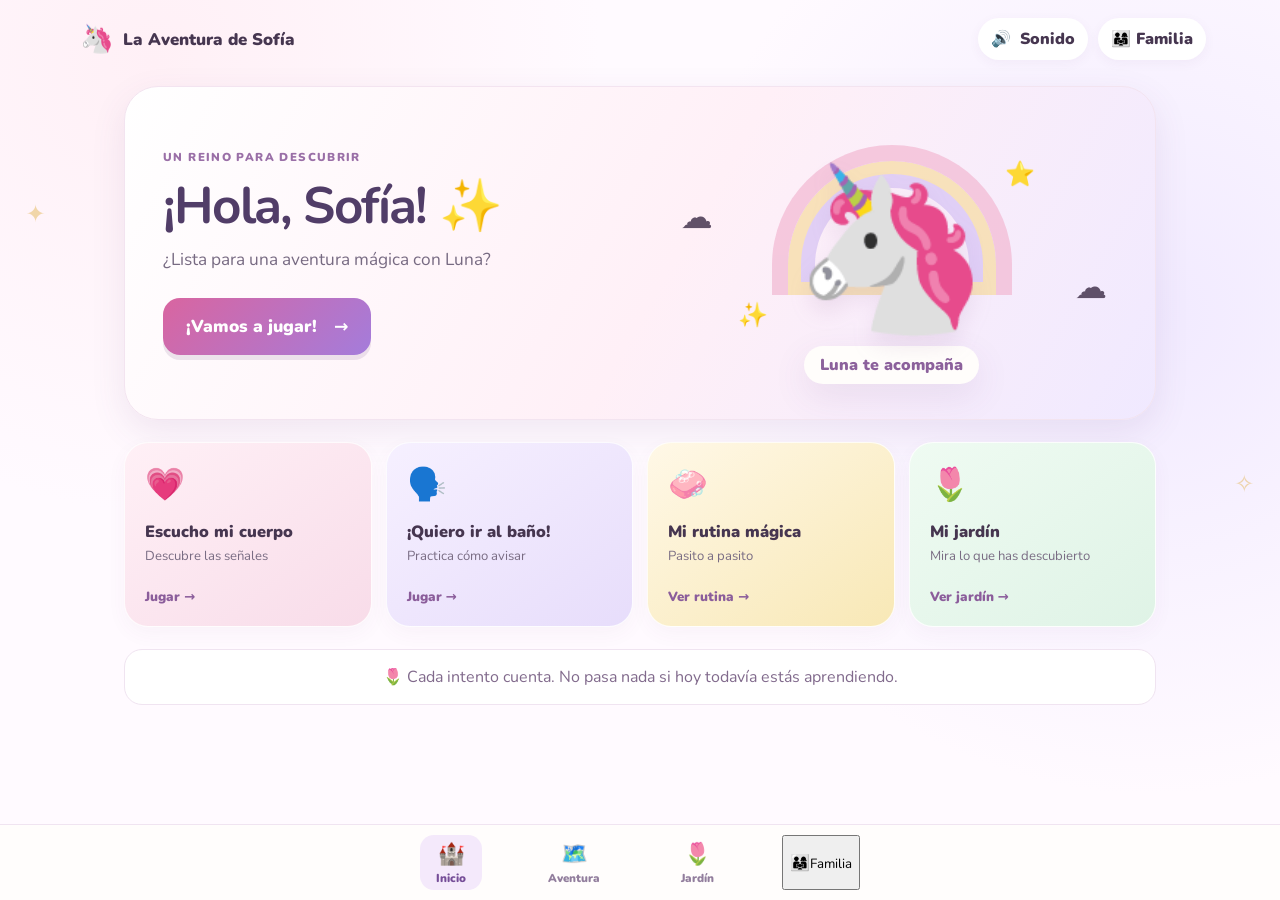
==== index.html @ f703939c "añadir aplicación La Aventura De Sofía comleta" ====
<!doctype html>
<html lang="es-MX">
<head>
  <meta charset="utf-8">
  <meta name="viewport" content="width=device-width, initial-scale=1, viewport-fit=cover">
  <meta name="theme-color" content="#f7e7f4">
  <meta name="description" content="Una aventura amable para practicar la rutina del baño jugando.">
  <link rel="manifest" href="manifest.webmanifest">
  <link rel="icon" href="icon.svg" type="image/svg+xml">
  <link rel="stylesheet" href="styles.css">
  <title>La Aventura de Sofía</title>
</head>
<body>
  <div class="sparkle sparkle-a">✦</div><div class="sparkle sparkle-b">✧</div>
  <header class="topbar">
    <button class="brand" data-view="home" aria-label="Ir al inicio"><span class="brand-mark">🦄</span><span>La Aventura de Sofía</span></button>
    <div class="top-actions">
      <button class="sound-toggle" id="soundToggle" aria-pressed="true" title="Activar o silenciar sonidos">🔊 <span>Sonido</span></button>
      <button class="adult-link" data-view="adult">👨‍👩‍👧 Familia</button>
    </div>
  </header>

  <main id="app" class="app-shell" aria-live="polite">
    <section class="view active" id="view-home">
      <div class="hero">
        <div class="hero-copy">
          <span class="eyebrow">UN REINO PARA DESCUBRIR</span>
          <h1>¡Hola, Sofía! <span>✨</span></h1>
          <p>¿Lista para una aventura mágica con Luna?</p>
          <button class="primary big" data-view="adventure">¡Vamos a jugar! <span>→</span></button>
        </div>
        <div class="unicorn-scene" aria-label="Luna, el unicornio mágico">
          <div class="rainbow"></div><div class="cloud cloud-one">☁️</div><div class="cloud cloud-two">☁️</div>
          <div class="unicorn">🦄</div><div class="scene-star star-one">⭐</div><div class="scene-star star-two">✨</div>
          <div class="scene-caption">Luna te acompaña</div>
        </div>
      </div>
      <div class="home-grid">
        <button class="feature-card card-pink" data-view="signals"><span class="feature-icon">💗</span><span class="feature-title">Escucho mi cuerpo</span><span class="feature-sub">Descubre las señales</span><span class="card-arrow">Jugar →</span></button>
        <button class="feature-card card-lilac" data-view="practice"><span class="feature-icon">🗣️</span><span class="feature-title">¡Quiero ir al baño!</span><span class="feature-sub">Practica cómo avisar</span><span class="card-arrow">Jugar →</span></button>
        <button class="feature-card card-gold" data-view="routine"><span class="feature-icon">🧼</span><span class="feature-title">Mi rutina mágica</span><span class="feature-sub">Pasito a pasito</span><span class="card-arrow">Ver rutina →</span></button>
        <button class="feature-card card-mint" data-view="garden"><span class="feature-icon">🌷</span><span class="feature-title">Mi jardín</span><span class="feature-sub">Mira lo que has descubierto</span><span class="card-arrow">Ver jardín →</span></button>
      </div>
      <p class="gentle-note">🌷 Cada intento cuenta. No pasa nada si hoy todavía estás aprendiendo.</p>
    </section>

    <section class="view" id="view-adventure">
      <button class="back-link" data-view="home">← Volver al reino</button>
      <div class="section-heading"><span class="eyebrow">ELIGE UNA AVENTURA</span><h1>¿Qué exploramos hoy?</h1><p>Podemos practicar juntos. Tú marcas el ritmo. 💜</p></div>
      <div class="adventure-grid">
        <button class="adventure-tile card-pink" data-view="signals"><span>🦋</span><b>Las señales del cuerpo</b><small>Escucha y descubre</small></button>
        <button class="adventure-tile card-lilac" data-view="practice"><span>🗣️</span><b>Aprendo a avisar</b><small>¡Practiquemos la frase!</small></button>
        <button class="adventure-tile card-gold" data-view="routine"><span>🧚</span><b>Los pasos mágicos</b><small>Una rutina sencilla</small></button>
        <button class="adventure-tile card-mint" data-view="song"><span>🎵</span><b>La canción de Luna</b><small>Cantemos juntos</small></button>
      </div>
    </section>

    <section class="view" id="view-signals">
      <button class="back-link" data-view="adventure">← Volver a aventuras</button>
      <div class="game-panel">
        <div class="game-mascot">🦄</div><span class="eyebrow">JUEGO 1 · ESCUCHO MI CUERPO</span>
        <h1>¿Qué nos dice el cuerpo?</h1>
        <p class="lead">A veces el cuerpo nos avisa cuando queremos hacer pipí o popó. Podemos parar un momento y escuchar.</p>
        <div class="choice-grid">
          <button class="choice-card" data-feedback="curious"><span>🤔</span><b>Quiero escuchar</b><small>¿Siento ganas de ir?</small></button>
          <button class="choice-card" data-feedback="adult"><span>🙋‍♀️</span><b>Quiero ayuda</b><small>Puedo avisar a alguien grande</small></button>
        </div>
        <div class="feedback hidden" id="signalFeedback"></div>
        <button class="primary" id="signalComplete">¡Lo practiqué! 🌟</button>
      </div>
    </section>

    <section class="view" id="view-practice">
      <button class="back-link" data-view="adventure">← Volver a aventuras</button>
      <div class="game-panel">
        <div class="game-mascot">🦄</div><span class="eyebrow">JUEGO 2 · PRACTICO CÓMO AVISAR</span>
        <h1>¡Vamos a decirlo juntos!</h1>
        <p class="lead">Luna está jugando y nota que quizá necesita ir al baño. ¿Qué puede decir?</p>
        <div class="speech-scene"><span class="speech-animal">🐰</span><span class="speech-bubble">¿Me ayudas a avisar?</span></div>
        <div class="phrase-options">
          <button class="phrase-button" data-correct="true">🗣️ «Quiero ir al baño»</button>
          <button class="phrase-button" data-correct="false">🎠 «Sigo jugando y no aviso»</button>
          <button class="phrase-button" data-correct="true">🙋 «¿Me ayudas, por favor?»</button>
        </div>
        <div class="feedback hidden" id="practiceFeedback"></div>
        <button class="primary" id="practiceComplete">¡Practiqué mi frase! ⭐</button>
      </div>
    </section>

    <section class="view" id="view-routine">
      <button class="back-link" data-view="adventure">← Volver a aventuras</button>
      <div class="section-heading"><span class="eyebrow">MI RUTINA MÁGICA</span><h1>Pasito a pasito 🌈</h1><p>Un adulto te acompaña. Puedes pedir ayuda cuando quieras.</p></div>
      <div class="routine-list">
        <div class="routine-step"><span>1</span><div class="routine-emoji">💭</div><div><b>Escucho mi cuerpo</b><small>¿Tengo ganas de ir?</small></div><input type="checkbox" aria-label="Paso 1 completado"></div>
        <div class="routine-step"><span>2</span><div class="routine-emoji">🙋‍♀️</div><div><b>Aviso a un adulto</b><small>«Quiero ir al baño»</small></div><input type="checkbox" aria-label="Paso 2 completado"></div>
        <div class="routine-step"><span>3</span><div class="routine-emoji">🚽</div><div><b>Vamos al baño</b><small>Con calma y con ayuda</small></div><input type="checkbox" aria-label="Paso 3 completado"></div>
        <div class="routine-step"><span>4</span><div class="routine-emoji">🩲</div><div><b>Me visto</b><small>Un adulto puede ayudarme</small></div><input type="checkbox" aria-label="Paso 4 completado"></div>
        <div class="routine-step"><span>5</span><div class="routine-emoji">🧼</div><div><b>Me lavo las manos</b><small>¡Agua y jabón!</small></div><input type="checkbox" aria-label="Paso 5 completado"></div>
      </div>
      <button class="primary centered" id="routineComplete">Terminamos de practicar 🌷</button>
      <p class="gentle-note">No hace falta completar todos los pasos cada vez. Aprender toma tiempo.</p>
    </section>

    <section class="view" id="view-song">
      <button class="back-link" data-view="adventure">← Volver a aventuras</button>
      <div class="game-panel song-panel">
        <div class="game-mascot">🎵🦄</div><span class="eyebrow">CANTEMOS JUNTOS</span>
        <h1>La canción de Luna</h1>
        <p class="lead">Una canción cortita para recordar que puedes escuchar tu cuerpo y pedir ayuda.</p>
        <div class="song-lyrics" id="songLyrics">🎶 Si mi cuerpo me habla,<br>yo lo voy a escuchar.<br>Le aviso a alguien grande:<br>«¡Quiero ir al baño ya!» 🎶</div>
        <button class="primary" id="singButton">🎵 Escuchar canción</button>
        <p class="small-muted">La voz del navegador puede variar según el dispositivo. No se necesita enviar audio a internet.</p>
      </div>
    </section>

    <section class="view" id="view-garden">
      <button class="back-link" data-view="home">← Volver al reino</button>
      <div class="section-heading"><span class="eyebrow">TU JARDÍN MÁGICO</span><h1>¡Mira todo lo que crece! 🌼</h1><p>Las estrellas son por practicar, aprender y pedir ayuda.</p></div>
      <div class="garden-summary"><div class="garden-count"><span id="starCount">0</span><small>estrellas</small></div><div class="garden-count"><span id="flowerCount">0</span><small>flores</small></div><div class="garden-count"><span id="butterflyCount">0</span><small>mariposas</small></div></div>
      <div class="garden-plot" id="gardenPlot"><span>🌱</span><span>🌷</span><span>🦋</span><span>🌼</span><span>✨</span></div>
      <p class="gentle-note">Tu jardín crece cuando practicas. No necesitas hacerlo perfecto. 💗</p>
    </section>

    <section class="view" id="view-adult">
      <div class="adult-header"><div><span class="eyebrow">ESPACIO PARA ADULTOS</span><h1>Modo familia</h1><p>Un espacio privado para acompañar sin presionar.</p></div><div class="adult-icon">🔐</div></div>
      <div id="adultGate" class="adult-card">
        <h2>Entrada para mamá y papá</h2><p>Resuelve esta suma para abrir el panel.</p>
        <label for="gateAnswer" id="gateQuestion">¿Cuánto es 3 + 2?</label>
        <div class="gate-row"><input id="gateAnswer" inputmode="numeric" type="number" min="0" max="20" placeholder="Respuesta"><button class="primary" id="unlockAdult">Entrar</button></div>
        <p class="small-muted">Es una barrera sencilla para evitar toques accidentales, no una contraseña segura.</p>
      </div>
      <div id="adultContent" class="hidden">
        <div class="adult-stats">
          <div class="stat-card"><span>⭐</span><b id="adultStars">0</b><small>estrellas reunidas</small></div>
          <div class="stat-card"><span>🌱</span><b id="practiceCount">0</b><small>prácticas registradas</small></div>
          <div class="stat-card"><span>📅</span><b id="activeDays">0</b><small>días con actividad</small></div>
        </div>
        <div class="adult-card">
          <h2>Registro amable</h2><p>Registra lo que observaste, sin convertirlo en una calificación.</p>
          <label for="adultEvent">¿Qué pasó?</label>
          <select id="adultEvent">
            <option value="aviso">Avisó por sí misma</option>
            <option value="practica">Practicó cómo avisar</option>
            <option value="rutina">Hizo parte de la rutina</option>
            <option value="ayuda">Pidió ayuda</option>
            <option value="accidente">Hubo un accidente (sin penalización)</option>
            <option value="observacion">Otra observación positiva o neutral</option>
          </select>
          <label for="adultNote">Nota opcional</label><textarea id="adultNote" maxlength="240" placeholder="Ej. Avisó antes de la merienda…"></textarea>
          <button class="primary" id="saveLog">Guardar registro</button>
          <p class="small-muted">Los registros se guardan solo en este navegador. Evita escribir información médica sensible.</p>
        </div>
        <div class="adult-card">
          <h2>Rutina tranquila</h2>
          <p>Usa estos ajustes como recordatorios para ti, no como órdenes para Sofía.</p>
          <label for="reminderInterval">Intervalo orientativo para ofrecer ir al baño</label>
          <select id="reminderInterval"><option value="60">Cada 60 minutos</option><option value="90" selected>Cada 90 minutos</option><option value="120">Cada 2 horas</option><option value="off">Sin recordatorio</option></select>
          <label class="check-label"><input type="checkbox" id="reminderEnabled"> Mostrar recordatorio mientras la app está abierta</label>
          <p class="small-muted">No hay notificaciones en segundo plano. Respeta las señales de Sofía y evita insistir si no quiere.</p>
        </div>
        <div class="adult-card">
          <h2>Historial reciente</h2><div id="logList" class="log-list"><p class="small-muted">Todavía no hay registros.</p></div>
          <button class="secondary" id="exportData">Exportar datos (JSON)</button>
          <button class="secondary danger" id="clearData">Borrar todos los datos locales</button>
        </div>
        <button class="secondary centered" id="lockAdult">Cerrar modo familia</button>
      </div>
      <button class="back-link" data-view="home">← Volver al reino</button>
    </section>
  </main>

  <div class="toast hidden" id="toast" role="status"></div>
  <nav class="bottom-nav" aria-label="Navegación principal">
    <button data-view="home" class="nav-item selected"><span>🏰</span><small>Inicio</small></button>
    <button data-view="adventure" class="nav-item"><span>🗺️</span><small>Aventura</small></button>
    <button data-view="garden" class="nav-item"><span>🌷</span><small>Jardín</small></button>
    <button data-view="adult"><span>👨‍👩‍👧</span><small>Familia</small></button>
  </nav>
  <script src="app.js"></script>
</body>
</html>
---- styles.css ----
@import url('https://fonts.googleapis.com/css2?family=Nunito:wght@400;600;700;800;900&display=swap');
:root{--pink:#f7dce9;--pink-strong:#d65c96;--lilac:#e9defb;--purple:#7550a6;--gold:#f6d98b;--mint:#dff3e6;--ink:#463650;--muted:#776a82;--paper:#fffaff;--white:#fff;--line:#f0e4f1;--shadow:0 12px 35px rgba(111,70,130,.10)}
*{box-sizing:border-box}html{min-height:100%;background:#fff8fc}body{margin:0;color:var(--ink);font-family:'Nunito',system-ui,-apple-system,BlinkMacSystemFont,"Segoe UI",sans-serif;background:radial-gradient(circle at 12% 7%,#fff0f6 0,transparent 28rem),radial-gradient(circle at 90% 35%,#f1eaff 0,transparent 30rem),#fffaff;min-height:100vh;padding-bottom:92px}button,input,select,textarea{font:inherit}button{cursor:pointer;touch-action:manipulation}button:focus-visible,input:focus-visible,select:focus-visible,textarea:focus-visible{outline:3px solid #9b78d1;outline-offset:3px}.topbar{max-width:1180px;margin:auto;padding:18px 24px;display:flex;align-items:center;justify-content:space-between;gap:12px}.brand,.sound-toggle,.adult-link{border:0;background:transparent;color:var(--ink);display:flex;align-items:center;gap:9px;font-weight:900}.brand{font-size:1.05rem}.brand-mark{font-size:1.7rem}.top-actions{display:flex;gap:10px;align-items:center}.sound-toggle,.adult-link{padding:10px 13px;border-radius:999px;background:#fff;box-shadow:0 3px 12px #6b44700d}.app-shell{max-width:1080px;padding:8px 24px 30px;margin:auto}.view{display:none;animation:fadein .25s ease}.view.active{display:block}@keyframes fadein{from{opacity:.35;transform:translateY(5px)}to{opacity:1;transform:none}}.hero{display:grid;grid-template-columns:1fr 1fr;align-items:center;gap:24px;padding:28px 24px 34px;border:1px solid #f3e4f0;border-radius:34px;background:linear-gradient(120deg,#fff 0%,#fff0f7 53%,#f0e9ff 100%);overflow:hidden;box-shadow:var(--shadow)}.hero-copy{padding:12px 6px 12px 14px}.eyebrow{font-size:.72rem;letter-spacing:.12em;font-weight:900;color:#9a6fa7}.hero h1,.section-heading h1,.game-panel h1,.adult-header h1{font-size:clamp(2rem,4vw,3.2rem);line-height:1.08;margin:12px 0;color:#513d68;letter-spacing:-.035em}.hero-copy p,.section-heading p,.adult-header p{color:var(--muted);font-size:1.08rem;line-height:1.6;margin:0 0 24px}.primary,.secondary{border:0;border-radius:17px;padding:14px 20px;font-weight:900;box-shadow:0 5px 0 rgba(97,57,117,.12);transition:transform .12s,filter .12s}.primary{background:linear-gradient(135deg,#d965a0,#a47cdb);color:#fff}.primary:hover,.secondary:hover{filter:brightness(1.03);transform:translateY(-1px)}.primary:active,.secondary:active{transform:translateY(2px);box-shadow:none}.primary.big{font-size:1.08rem;padding:17px 23px}.primary span{margin-left:12px}.secondary{background:#f3eafa;color:#674a80;margin:5px 5px 0 0}.danger{color:#9a365b;background:#fff0f4}.unicorn-scene{min-height:270px;position:relative;display:flex;align-items:center;justify-content:center}.rainbow{position:absolute;width:240px;height:150px;border:16px solid #f2b8d2;border-bottom:0;border-radius:150px 150px 0 0;top:30px;opacity:.7;box-shadow:inset 0 0 0 13px #f7dca0,inset 0 0 0 27px #d6c2f4}.unicorn{position:relative;z-index:2;font-size:clamp(7rem,15vw,10rem);filter:drop-shadow(0 12px 10px #a16fa522);animation:bob 3.5s ease-in-out infinite}.cloud{position:absolute;font-size:2rem;opacity:.85}.cloud-one{left:6%;top:30%}.cloud-two{right:5%;bottom:28%}.scene-star{position:absolute;font-size:1.5rem;animation:twinkle 2.5s infinite}.star-one{top:16%;right:20%}.star-two{bottom:20%;left:18%}.scene-caption{position:absolute;bottom:1px;background:#fffdfb;color:#8c619c;border-radius:999px;padding:8px 16px;font-weight:900;box-shadow:var(--shadow)}@keyframes bob{50%{transform:translateY(-8px) rotate(-2deg)}}@keyframes twinkle{50%{transform:scale(1.2) rotate(12deg);opacity:.65}}.home-grid{display:grid;grid-template-columns:repeat(4,1fr);gap:14px;margin:22px 0}.feature-card,.adventure-tile{border:1px solid #ffffffd9;text-align:left;border-radius:24px;padding:20px;display:flex;flex-direction:column;align-items:flex-start;min-height:185px;box-shadow:0 7px 20px #6b44700b;transition:transform .15s,box-shadow .15s;color:var(--ink)}.feature-card:hover,.adventure-tile:hover{transform:translateY(-3px);box-shadow:var(--shadow)}.card-pink{background:linear-gradient(145deg,#fff0f6,#f8dce9)}.card-lilac{background:linear-gradient(145deg,#f6f0ff,#e7ddfb)}.card-gold{background:linear-gradient(145deg,#fff8e7,#f8e8b6)}.card-mint{background:linear-gradient(145deg,#effbf2,#dff3e6)}.feature-icon{font-size:2rem;margin-bottom:15px}.feature-title{font-size:1.02rem;font-weight:900}.feature-sub{font-size:.82rem;color:#796c83;margin-top:4px}.card-arrow{font-size:.83rem;color:#8b5d9b;font-weight:900;margin-top:auto;padding-top:16px}.gentle-note{background:#fff;border:1px solid var(--line);border-radius:18px;padding:15px 18px;color:#816a8c;line-height:1.5;text-align:center}.section-heading{padding:22px 4px}.section-heading h1{font-size:clamp(2rem,4vw,2.7rem)}.adventure-grid{display:grid;grid-template-columns:repeat(2,1fr);gap:16px}.adventure-tile{min-height:190px;padding:24px}.adventure-tile>span{font-size:3rem;margin-bottom:12px}.adventure-tile b{font-size:1.15rem}.adventure-tile small{font-size:.9rem;color:var(--muted);margin-top:5px}.back-link{background:transparent;border:0;color:#87699a;font-weight:900;padding:10px 0 18px}.game-panel{max-width:760px;margin:12px auto 25px;padding:clamp(22px,5vw,42px);border:1px solid #f0e1f0;background:#fff;border-radius:30px;box-shadow:var(--shadow);text-align:center}.game-mascot{font-size:4.5rem;line-height:1.2;margin-bottom:12px}.game-panel h1{font-size:clamp(1.8rem,4vw,2.7rem)}.lead{font-size:1.05rem;line-height:1.65;color:var(--muted);max-width:580px;margin:0 auto 24px}.choice-grid{display:grid;grid-template-columns:repeat(2,1fr);gap:14px;margin:20px 0}.choice-card{border:2px solid #f0e5f4;background:#fff9fe;border-radius:22px;padding:20px 12px;color:var(--ink);display:flex;align-items:center;flex-direction:column;gap:8px;min-height:155px}.choice-card span{font-size:2.5rem}.choice-card b{font-size:1rem}.choice-card small{color:var(--muted)}.choice-card:focus,.choice-card:hover{border-color:#d69cc4;background:#fff1f8}.feedback{padding:16px;border-radius:16px;background:#f1faee;color:#426d4c;margin:15px 0;line-height:1.5;font-weight:800}.hidden{display:none!important}.speech-scene{display:flex;justify-content:center;align-items:center;gap:14px;margin:22px 0}.speech-animal{font-size:4rem}.speech-bubble{position:relative;background:#f8efff;border:2px solid #e6d7f6;padding:15px 20px;border-radius:20px;font-weight:900}.phrase-options{display:grid;gap:10px;margin:18px auto;max-width:510px}.phrase-button{border:2px solid #f0e4f1;background:#fffafd;color:var(--ink);border-radius:17px;padding:16px;font-weight:900;font-size:1rem}.phrase-button:hover,.phrase-button.chosen{border-color:#bd92dc;background:#f8efff}.routine-list{display:grid;gap:11px;max-width:720px;margin:0 auto 22px}.routine-step{display:grid;grid-template-columns:30px 54px 1fr 28px;gap:12px;align-items:center;background:#fff;border:1px solid var(--line);border-radius:18px;padding:15px}.routine-step>span{background:#f1e5fb;color:#8154a3;border-radius:50%;height:28px;width:28px;display:grid;place-items:center;font-weight:900}.routine-emoji{font-size:2rem}.routine-step b{display:block}.routine-step small{display:block;color:var(--muted);margin-top:3px}.routine-step input{width:23px;height:23px;accent-color:#b276d2}.centered{display:block;margin:14px auto}.song-lyrics{background:linear-gradient(135deg,#fff0f7,#f2eaff);border-radius:22px;padding:25px;font-size:1.25rem;line-height:2;font-weight:900;margin:22px 0}.small-muted{font-size:.8rem;color:#8c8093;line-height:1.5}.garden-summary{display:grid;grid-template-columns:repeat(3,1fr);gap:12px;margin:10px 0 20px}.garden-count{display:flex;flex-direction:column;align-items:center;gap:2px;background:#fff;border:1px solid var(--line);padding:18px;border-radius:20px}.garden-count span{font-size:2rem;font-weight:900;color:#8d5ba8}.garden-count small{color:var(--muted);font-weight:800}.garden-plot{min-height:180px;display:flex;flex-wrap:wrap;gap:14px;align-items:center;justify-content:center;background:linear-gradient(#eff9ff 0 65%,#e6f5e4 65%);border-radius:25px;padding:25px;font-size:2.5rem;border:1px solid #dceedd}.adult-header{display:flex;justify-content:space-between;align-items:center;padding:12px 0 20px}.adult-header h1{font-size:2.5rem}.adult-header p{margin-bottom:0}.adult-icon{font-size:3rem;background:#f2e8fc;border-radius:25px;padding:20px}.adult-card{background:#fff;border:1px solid var(--line);border-radius:22px;padding:22px;margin:14px 0;box-shadow:0 5px 20px #6b447008}.adult-card h2{margin:0 0 8px;font-size:1.25rem}.adult-card p{color:var(--muted);line-height:1.5}.adult-card label{display:block;font-weight:900;font-size:.9rem;margin:14px 0 7px}.adult-card input:not([type=checkbox]),.adult-card select,.adult-card textarea{width:100%;border:1px solid #e6d9ed;background:#fffaff;border-radius:13px;padding:12px;color:var(--ink)}.adult-card textarea{min-height:78px;resize:vertical}.gate-row{display:flex;gap:10px}.gate-row input{flex:1}.adult-stats{display:grid;grid-template-columns:repeat(3,1fr);gap:12px}.stat-card{display:flex;flex-direction:column;align-items:center;gap:5px;background:#f9f1ff;border-radius:18px;padding:17px 8px}.stat-card span{font-size:1.6rem}.stat-card b{font-size:1.7rem}.stat-card small{color:var(--muted);text-align:center}.check-label{display:flex!important;align-items:center;gap:10px}.check-label input{width:20px;height:20px;accent-color:#a475c5}.log-list{display:grid;gap:9px}.log-entry{padding:12px;border-radius:13px;background:#fff8fc;border:1px solid var(--line)}.log-entry b{display:block}.log-entry small{color:var(--muted)}.toast{position:fixed;z-index:20;bottom:100px;left:50%;transform:translateX(-50%);max-width:calc(100% - 28px);padding:14px 20px;border-radius:16px;background:#5d456d;color:#fff;font-weight:900;box-shadow:var(--shadow);text-align:center}.bottom-nav{position:fixed;z-index:10;bottom:0;left:0;right:0;display:flex;justify-content:center;gap:clamp(10px,5vw,54px);padding:10px 14px calc(10px + env(safe-area-inset-bottom));background:#fffdfcf2;backdrop-filter:blur(14px);border-top:1px solid #f0e4f1}.nav-item{min-width:62px;border:0;background:transparent;color:#927e9d;border-radius:14px;padding:4px 12px;display:flex;flex-direction:column;align-items:center;gap:1px}.nav-item span{font-size:1.35rem}.nav-item small{font-weight:900;font-size:.72rem}.nav-item.selected{background:#f4e9fb;color:#764e98}.sparkle{position:fixed;pointer-events:none;color:#e6bd67;font-size:1.5rem;opacity:.55}.sparkle-a{top:22%;left:2%}.sparkle-b{top:52%;right:2%}
@media(max-width:800px){.home-grid{grid-template-columns:repeat(2,1fr)}.hero{grid-template-columns:1fr;gap:0;padding:24px 18px}.hero-copy{padding:6px 4px}.unicorn-scene{min-height:225px}.rainbow{top:20px}.unicorn{font-size:8rem}.feature-card{min-height:170px}.app-shell{padding:6px 15px 24px}.topbar{padding:13px 15px}.brand{font-size:.88rem}.sound-toggle span{display:none}.adult-link{font-size:.82rem;padding:9px 10px}}
@media(max-width:460px){.hero h1{font-size:2.2rem}.home-grid{gap:10px}.feature-card{padding:15px;border-radius:20px;min-height:166px}.feature-title{font-size:.95rem}.feature-sub{font-size:.78rem}.adventure-grid{gap:10px}.adventure-tile{padding:16px;min-height:165px}.adventure-tile>span{font-size:2.4rem}.adventure-tile b{font-size:1rem}.choice-grid{gap:8px}.choice-card{padding:14px 7px}.routine-step{grid-template-columns:26px 40px 1fr 25px;gap:8px;padding:12px}.routine-emoji{font-size:1.7rem}.adult-stats{gap:7px}.stat-card{padding:12px 5px}.stat-card b{font-size:1.35rem}.stat-card small{font-size:.7rem}.adult-card{padding:17px}.adult-header h1{font-size:2rem}.adult-icon{font-size:2rem;padding:13px}.bottom-nav{gap:10px}.nav-item{min-width:58px;padding:4px 8px}}
@media(prefers-reduced-motion:reduce){*,*::before,*::after{animation-duration:.01ms!important;animation-iteration-count:1!important;scroll-behavior:auto!important;transition:none!important}}
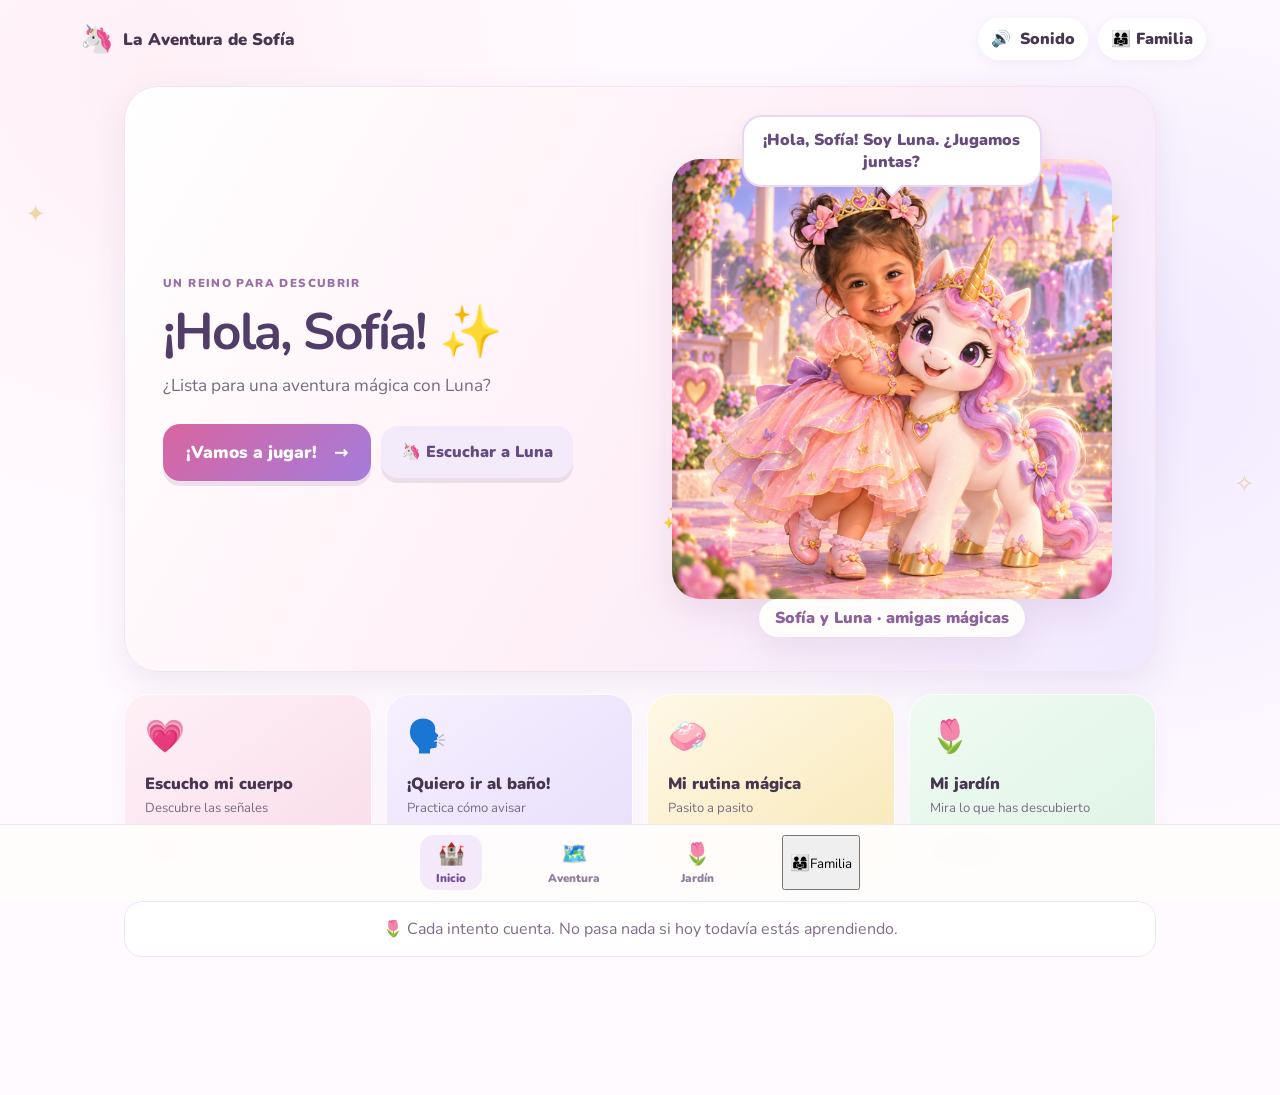
==== commit aada539b: "añadir la aplicación LA AVENTURA DE SOFÍA completa" ====
--- a/index.html
+++ b/index.html
@@ -27,12 +27,13 @@
           <span class="eyebrow">UN REINO PARA DESCUBRIR</span>
           <h1>¡Hola, Sofía! <span>✨</span></h1>
           <p>¿Lista para una aventura mágica con Luna?</p>
-          <button class="primary big" data-view="adventure">¡Vamos a jugar! <span>→</span></button>
+          <div class="hero-buttons"><button class="primary big" data-view="adventure">¡Vamos a jugar! <span>→</span></button><button class="secondary luna-talk-button" id="lunaTalk" type="button">🦄 Escuchar a Luna</button></div>
         </div>
-        <div class="unicorn-scene" aria-label="Luna, el unicornio mágico">
-          <div class="rainbow"></div><div class="cloud cloud-one">☁️</div><div class="cloud cloud-two">☁️</div>
-          <div class="unicorn">🦄</div><div class="scene-star star-one">⭐</div><div class="scene-star star-two">✨</div>
-          <div class="scene-caption">Luna te acompaña</div>
+        <div class="unicorn-scene princess-scene" aria-label="Sofía y Luna, su unicornio mágico">
+          <div class="luna-speech" id="lunaSpeech" role="status" aria-live="polite">¡Hola, Sofía! Soy Luna. ¿Jugamos juntas?</div>
+          <img class="princess-art" src="sofia-y-luna.png" alt="Ilustración de cuento de una pequeña princesa inspirada en Sofía abrazando a Luna, su unicornio mágico" fetchpriority="high">
+          <div class="scene-star star-one">⭐</div><div class="scene-star star-two">✨</div>
+          <div class="scene-caption">Sofía y Luna · amigas mágicas</div>
         </div>
       </div>
       <div class="home-grid">
@@ -58,7 +59,7 @@
     <section class="view" id="view-signals">
       <button class="back-link" data-view="adventure">← Volver a aventuras</button>
       <div class="game-panel">
-        <div class="game-mascot">🦄</div><span class="eyebrow">JUEGO 1 · ESCUCHO MI CUERPO</span>
+        <button class="game-mascot mascot-talk" type="button" data-luna="Vamos a escuchar al cuerpo con calma. Si sientes ganas, puedes avisar a una persona adulta.">🦄<small>¡Luna puede hablar!</small></button><span class="eyebrow">JUEGO 1 · ESCUCHO MI CUERPO</span>
         <h1>¿Qué nos dice el cuerpo?</h1>
         <p class="lead">A veces el cuerpo nos avisa cuando queremos hacer pipí o popó. Podemos parar un momento y escuchar.</p>
         <div class="choice-grid">
@@ -73,7 +74,7 @@
     <section class="view" id="view-practice">
       <button class="back-link" data-view="adventure">← Volver a aventuras</button>
       <div class="game-panel">
-        <div class="game-mascot">🦄</div><span class="eyebrow">JUEGO 2 · PRACTICO CÓMO AVISAR</span>
+        <button class="game-mascot mascot-talk" type="button" data-luna="Puedes decir: quiero ir al baño. También puedes pedir ayuda. ¡Practiquemos juntas!">🦄<small>Toca para escuchar a Luna</small></button><span class="eyebrow">JUEGO 2 · PRACTICO CÓMO AVISAR</span>
         <h1>¡Vamos a decirlo juntos!</h1>
         <p class="lead">Luna está jugando y nota que quizá necesita ir al baño. ¿Qué puede decir?</p>
         <div class="speech-scene"><span class="speech-animal">🐰</span><span class="speech-bubble">¿Me ayudas a avisar?</span></div>
--- a/styles.css
+++ b/styles.css
@@ -4,3 +4,18 @@
 @media(max-width:800px){.home-grid{grid-template-columns:repeat(2,1fr)}.hero{grid-template-columns:1fr;gap:0;padding:24px 18px}.hero-copy{padding:6px 4px}.unicorn-scene{min-height:225px}.rainbow{top:20px}.unicorn{font-size:8rem}.feature-card{min-height:170px}.app-shell{padding:6px 15px 24px}.topbar{padding:13px 15px}.brand{font-size:.88rem}.sound-toggle span{display:none}.adult-link{font-size:.82rem;padding:9px 10px}}
 @media(max-width:460px){.hero h1{font-size:2.2rem}.home-grid{gap:10px}.feature-card{padding:15px;border-radius:20px;min-height:166px}.feature-title{font-size:.95rem}.feature-sub{font-size:.78rem}.adventure-grid{gap:10px}.adventure-tile{padding:16px;min-height:165px}.adventure-tile>span{font-size:2.4rem}.adventure-tile b{font-size:1rem}.choice-grid{gap:8px}.choice-card{padding:14px 7px}.routine-step{grid-template-columns:26px 40px 1fr 25px;gap:8px;padding:12px}.routine-emoji{font-size:1.7rem}.adult-stats{gap:7px}.stat-card{padding:12px 5px}.stat-card b{font-size:1.35rem}.stat-card small{font-size:.7rem}.adult-card{padding:17px}.adult-header h1{font-size:2rem}.adult-icon{font-size:2rem;padding:13px}.bottom-nav{gap:10px}.nav-item{min-width:58px;padding:4px 8px}}
 @media(prefers-reduced-motion:reduce){*,*::before,*::after{animation-duration:.01ms!important;animation-iteration-count:1!important;scroll-behavior:auto!important;transition:none!important}}
+
+/* Luna, la compañera que habla */
+.hero-buttons{display:flex;flex-wrap:wrap;gap:10px;align-items:center}.luna-talk-button{margin:0;min-height:52px}.luna-speech{position:absolute;z-index:3;top:0;left:50%;transform:translateX(-50%);width:min(300px,92%);padding:12px 16px;border:2px solid #ead7f4;border-radius:20px;background:#fff;color:#674b7c;font-weight:900;text-align:center;box-shadow:0 8px 20px #8e66a51c;animation:fadein .25s ease}.luna-speech:after{content:"";position:absolute;left:50%;bottom:-9px;width:14px;height:14px;background:#fff;border-right:2px solid #ead7f4;border-bottom:2px solid #ead7f4;transform:translateX(-50%) rotate(45deg)}.unicorn-scene.luna-speaking .unicorn,.unicorn.luna-speaking{animation:lunaTalk .35s ease-in-out infinite alternate}.unicorn-scene{padding-top:48px}.mascot-talk{border:0;background:transparent;color:inherit;cursor:pointer}.mascot-talk small{display:block;font-size:.78rem;color:#9472a5;font-weight:900;margin-top:4px}.mascot-talk:hover{transform:scale(1.04)}@keyframes lunaTalk{from{transform:translateY(-3px) rotate(-3deg)}to{transform:translateY(3px) rotate(3deg)}}@media(max-width:460px){.hero-buttons{align-items:stretch;flex-direction:column}.hero-buttons button{width:100%}.luna-speech{font-size:.88rem;top:2px}.unicorn-scene{padding-top:55px}}
+
+/* Pantalla de bienvenida: Sofía y Luna juntas */
+.princess-scene{min-height:350px;padding:44px 0 38px;overflow:visible}
+.princess-art{display:block;position:relative;z-index:1;width:min(100%,440px);height:auto;max-height:470px;object-fit:contain;border-radius:28px;filter:drop-shadow(0 12px 18px #9863a52b);animation:princessFloat 4s ease-in-out infinite}
+.princess-scene .luna-speech{top:0}
+.princess-scene .scene-caption{bottom:0;z-index:2}
+.princess-scene .star-one{top:17%;right:2%}
+.princess-scene .star-two{bottom:20%;left:2%}
+@keyframes princessFloat{50%{transform:translateY(-5px)}}
+@media(max-width:800px){.princess-scene{min-height:0;padding:48px 0 42px}.princess-art{width:min(100%,390px);max-height:none}}
+@media(max-width:460px){.princess-scene{padding-top:56px}.princess-art{border-radius:22px}.princess-scene .luna-speech{width:94%;font-size:.85rem}}
+@media(prefers-reduced-motion:reduce){.princess-art{animation:none}}
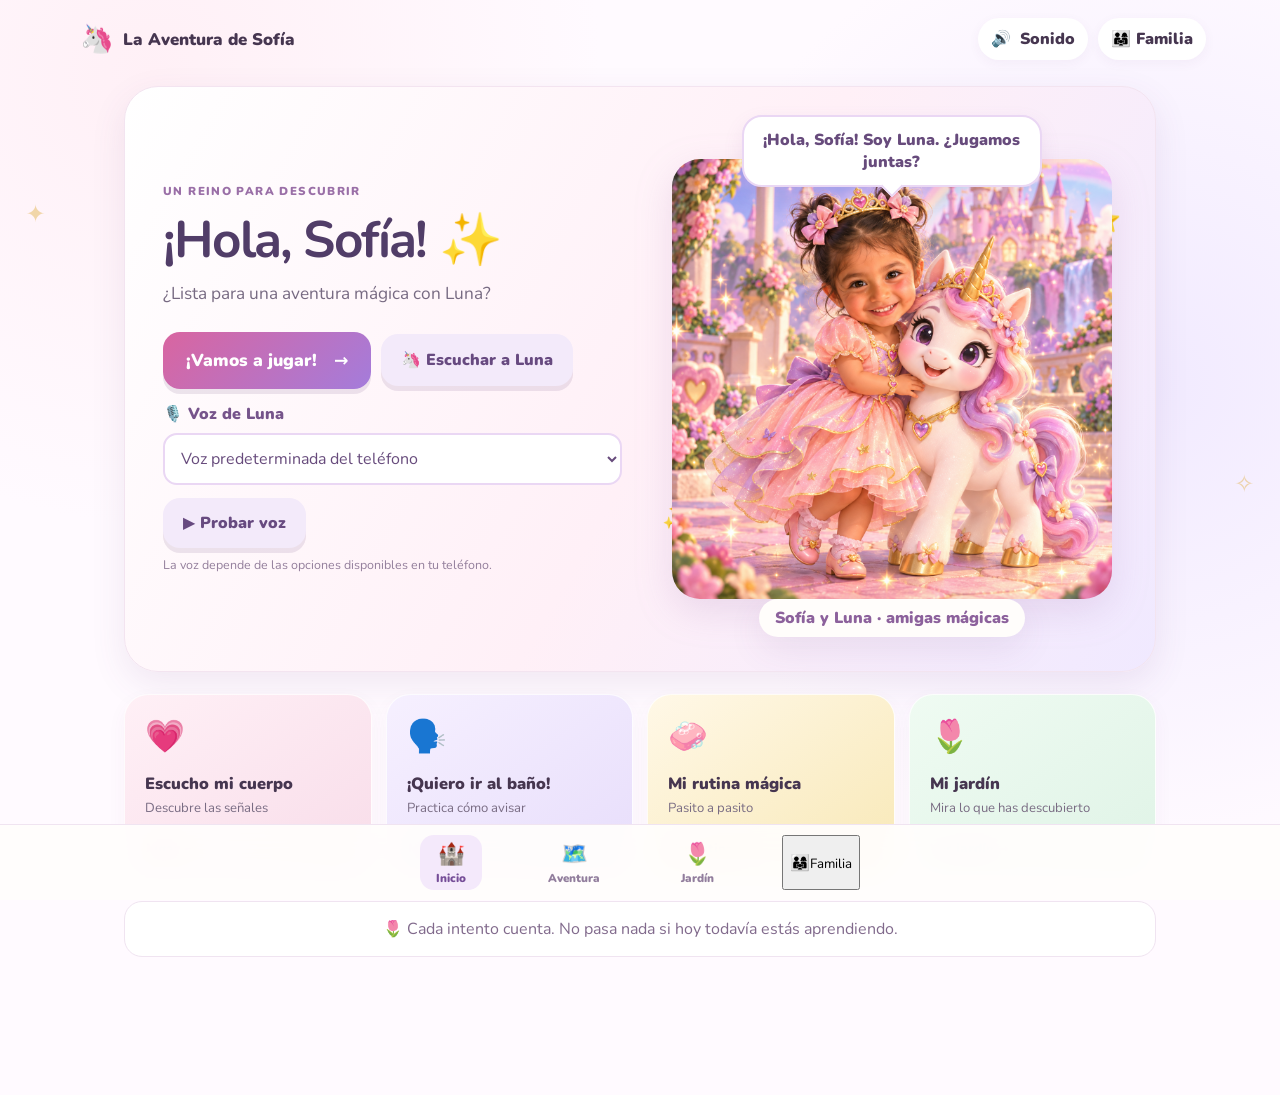
==== commit 8cfa5ac9: "añadir la aplicación LA AVENTURA DE SOFÍA completa" ====
--- a/index.html
+++ b/index.html
@@ -27,7 +27,7 @@
           <span class="eyebrow">UN REINO PARA DESCUBRIR</span>
           <h1>¡Hola, Sofía! <span>✨</span></h1>
           <p>¿Lista para una aventura mágica con Luna?</p>
-          <div class="hero-buttons"><button class="primary big" data-view="adventure">¡Vamos a jugar! <span>→</span></button><button class="secondary luna-talk-button" id="lunaTalk" type="button">🦄 Escuchar a Luna</button></div>
+          <div class="hero-buttons"><button class="primary big" data-view="adventure">¡Vamos a jugar! <span>→</span></button><button class="secondary luna-talk-button" id="lunaTalk" type="button">🦄 Escuchar a Luna</button></div><div class="voice-picker"><label for="lunaVoice">🎙️ Voz de Luna</label><select id="lunaVoice" aria-label="Elegir voz de Luna"><option value="">Buscando voces en español…</option></select><button class="secondary" id="testLunaVoice" type="button">▶ Probar voz</button><small>La voz depende de las opciones disponibles en tu teléfono.</small></div>
         </div>
         <div class="unicorn-scene princess-scene" aria-label="Sofía y Luna, su unicornio mágico">
           <div class="luna-speech" id="lunaSpeech" role="status" aria-live="polite">¡Hola, Sofía! Soy Luna. ¿Jugamos juntas?</div>
--- a/styles.css
+++ b/styles.css
@@ -19,3 +19,6 @@
 @media(max-width:800px){.princess-scene{min-height:0;padding:48px 0 42px}.princess-art{width:min(100%,390px);max-height:none}}
 @media(max-width:460px){.princess-scene{padding-top:56px}.princess-art{border-radius:22px}.princess-scene .luna-speech{width:94%;font-size:.85rem}}
 @media(prefers-reduced-motion:reduce){.princess-art{animation:none}}
+
+/* Selector sencillo para probar la voz de Luna */
+.voice-picker{display:grid;grid-template-columns:1fr auto;gap:8px;align-items:center;margin-top:14px;max-width:520px}.voice-picker label{font-weight:900;color:#76548b}.voice-picker select{grid-column:1/-1;width:100%;padding:12px;border:2px solid #ead7f4;border-radius:14px;background:#fff;color:#674b7c;font:inherit}.voice-picker button{grid-column:1/-1;justify-self:start;min-height:42px}.voice-picker small{grid-column:1/-1;color:#947f9c;font-size:.78rem;line-height:1.4}@media(max-width:460px){.voice-picker button{width:100%}}
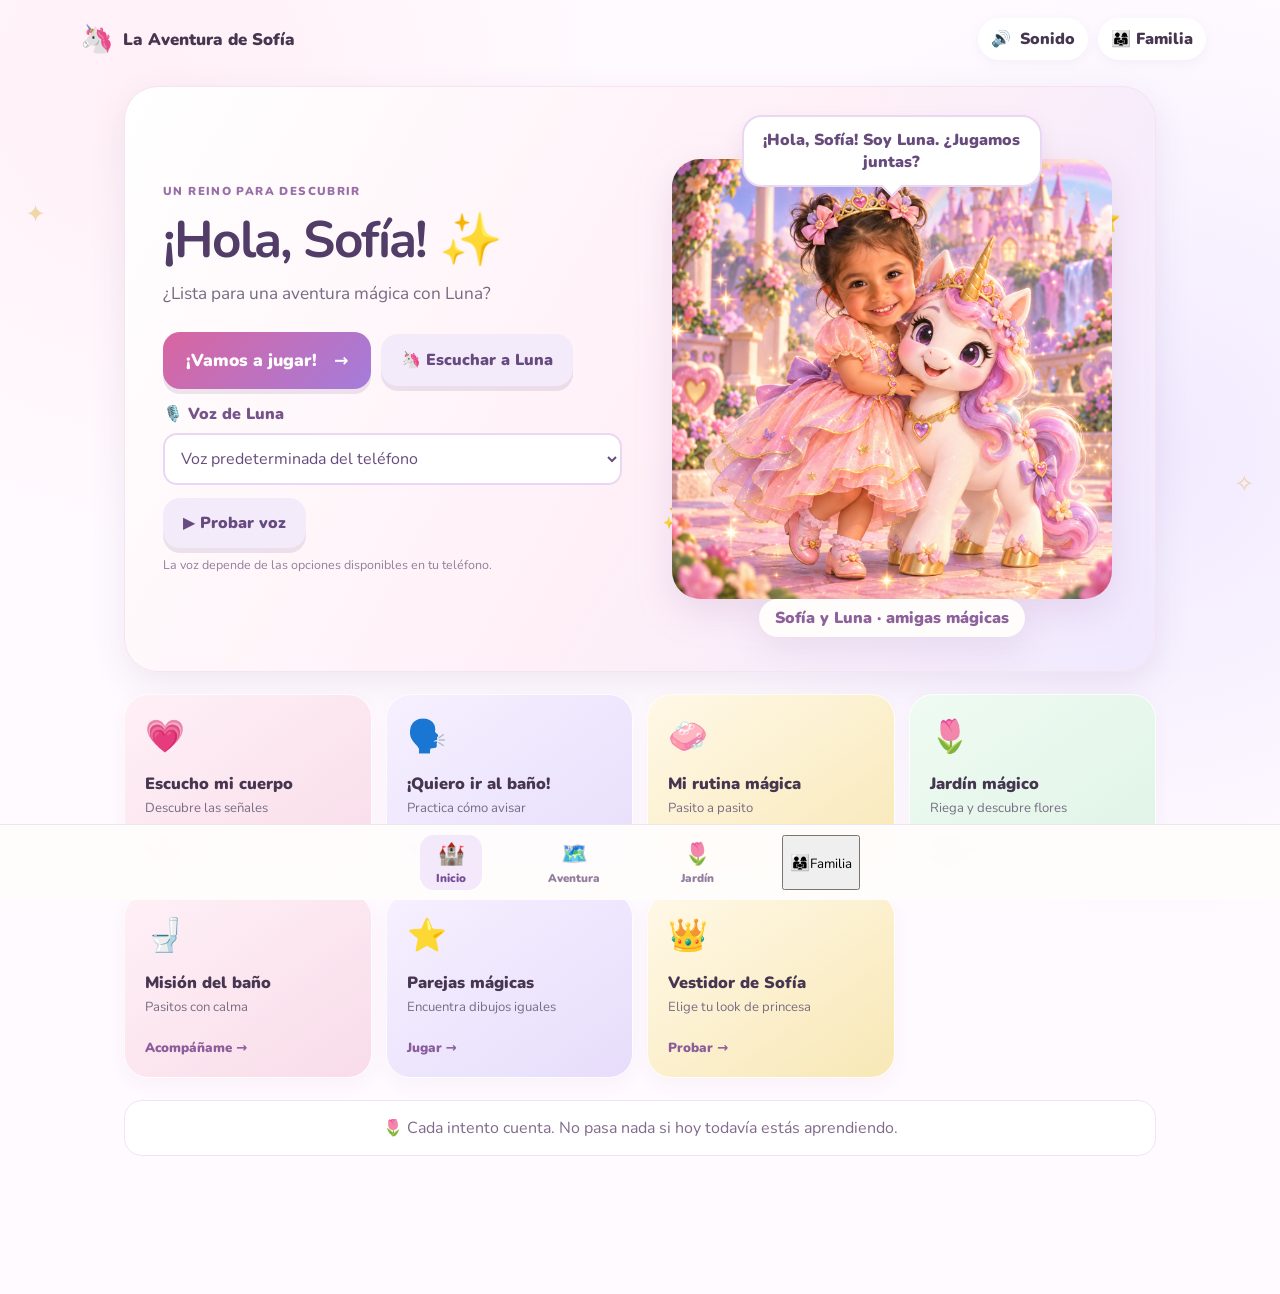
==== commit 9fc13c3c: "añadir aplicación LA AVENTURA DE SOFÍA completa" ====
--- a/index.html
+++ b/index.html
@@ -40,7 +40,10 @@
         <button class="feature-card card-pink" data-view="signals"><span class="feature-icon">💗</span><span class="feature-title">Escucho mi cuerpo</span><span class="feature-sub">Descubre las señales</span><span class="card-arrow">Jugar →</span></button>
         <button class="feature-card card-lilac" data-view="practice"><span class="feature-icon">🗣️</span><span class="feature-title">¡Quiero ir al baño!</span><span class="feature-sub">Practica cómo avisar</span><span class="card-arrow">Jugar →</span></button>
         <button class="feature-card card-gold" data-view="routine"><span class="feature-icon">🧼</span><span class="feature-title">Mi rutina mágica</span><span class="feature-sub">Pasito a pasito</span><span class="card-arrow">Ver rutina →</span></button>
-        <button class="feature-card card-mint" data-view="garden"><span class="feature-icon">🌷</span><span class="feature-title">Mi jardín</span><span class="feature-sub">Mira lo que has descubierto</span><span class="card-arrow">Ver jardín →</span></button>
+        <button class="feature-card card-mint" data-view="garden"><span class="feature-icon">🌷</span><span class="feature-title">Jardín mágico</span><span class="feature-sub">Riega y descubre flores</span><span class="card-arrow">Jugar →</span></button>
+        <button class="feature-card card-pink" data-view="bath-mission"><span class="feature-icon">🚽</span><span class="feature-title">Misión del baño</span><span class="feature-sub">Pasitos con calma</span><span class="card-arrow">Acompáñame →</span></button>
+        <button class="feature-card card-lilac" data-view="pairs"><span class="feature-icon">⭐</span><span class="feature-title">Parejas mágicas</span><span class="feature-sub">Encuentra dibujos iguales</span><span class="card-arrow">Jugar →</span></button>
+        <button class="feature-card card-gold" data-view="wardrobe"><span class="feature-icon">👑</span><span class="feature-title">Vestidor de Sofía</span><span class="feature-sub">Elige tu look de princesa</span><span class="card-arrow">Probar →</span></button>
       </div>
       <p class="gentle-note">🌷 Cada intento cuenta. No pasa nada si hoy todavía estás aprendiendo.</p>
     </section>
@@ -53,6 +56,10 @@
         <button class="adventure-tile card-lilac" data-view="practice"><span>🗣️</span><b>Aprendo a avisar</b><small>¡Practiquemos la frase!</small></button>
         <button class="adventure-tile card-gold" data-view="routine"><span>🧚</span><b>Los pasos mágicos</b><small>Una rutina sencilla</small></button>
         <button class="adventure-tile card-mint" data-view="song"><span>🎵</span><b>La canción de Luna</b><small>Cantemos juntos</small></button>
+        <button class="adventure-tile card-pink" data-view="garden"><span>🌷</span><b>Jardín mágico</b><small>Riega flores y descubre</small></button>
+        <button class="adventure-tile card-gold" data-view="bath-mission"><span>🚽</span><b>Misión del baño</b><small>Pasitos con calma</small></button>
+        <button class="adventure-tile card-lilac" data-view="pairs"><span>⭐</span><b>Encuentra las parejas</b><small>Busca dibujos iguales</small></button>
+        <button class="adventure-tile card-mint" data-view="wardrobe"><span>👗</span><b>Vestidor de Sofía</b><small>¡Elige un vestido!</small></button>
       </div>
     </section>
 
@@ -63,8 +70,9 @@
         <h1>¿Qué nos dice el cuerpo?</h1>
         <p class="lead">A veces el cuerpo nos avisa cuando queremos hacer pipí o popó. Podemos parar un momento y escuchar.</p>
         <div class="choice-grid">
-          <button class="choice-card" data-feedback="curious"><span>🤔</span><b>Quiero escuchar</b><small>¿Siento ganas de ir?</small></button>
+          <button class="choice-card" data-feedback="curious"><span>💧</span><b>Siento algo en mi pancita</b><small>Puedo parar y escuchar</small></button>
           <button class="choice-card" data-feedback="adult"><span>🙋‍♀️</span><b>Quiero ayuda</b><small>Puedo avisar a alguien grande</small></button>
+          <button class="choice-card" data-feedback="unsure"><span>🌈</span><b>No estoy segura</b><small>Está bien, puedo preguntar</small></button>
         </div>
         <div class="feedback hidden" id="signalFeedback"></div>
         <button class="primary" id="signalComplete">¡Lo practiqué! 🌟</button>
@@ -119,7 +127,50 @@
       <div class="section-heading"><span class="eyebrow">TU JARDÍN MÁGICO</span><h1>¡Mira todo lo que crece! 🌼</h1><p>Las estrellas son por practicar, aprender y pedir ayuda.</p></div>
       <div class="garden-summary"><div class="garden-count"><span id="starCount">0</span><small>estrellas</small></div><div class="garden-count"><span id="flowerCount">0</span><small>flores</small></div><div class="garden-count"><span id="butterflyCount">0</span><small>mariposas</small></div></div>
       <div class="garden-plot" id="gardenPlot"><span>🌱</span><span>🌷</span><span>🦋</span><span>🌼</span><span>✨</span></div>
-      <p class="gentle-note">Tu jardín crece cuando practicas. No necesitas hacerlo perfecto. 💗</p>
+      <div class="garden-play"><div class="garden-message" id="gardenMessage">¡Tu jardín espera una gotita de magia!</div><button class="primary" id="waterGarden">💧 Regar una flor</button></div>
+      <p class="gentle-note">Tu jardín crece cuando juegas, exploras y practicas. No necesitas hacerlo perfecto. 💗</p>
+    </section>
+
+    <section class="view" id="view-bath-mission">
+      <button class="back-link" data-view="adventure">← Volver a aventuras</button>
+      <div class="game-panel">
+        <div class="game-mascot">🚽🌈</div><span class="eyebrow">AVENTURA CON CALMA</span>
+        <h1>La misión del baño</h1>
+        <p class="lead">Podemos practicar los pasos. Una persona grande te acompaña. No necesitas hacer pipí para terminar la aventura.</p>
+        <div class="mission-step" id="bathStep"><div class="mission-emoji" id="bathEmoji">💭</div><h2 id="bathTitle">1. Escucho mi cuerpo</h2><p id="bathText">Si siento ganas, puedo avisar.</p></div>
+        <div class="mission-progress" id="bathProgress" aria-label="Paso 1 de 5">⭐ ○ ○ ○ ○</div>
+        <div class="mission-actions"><button class="secondary" id="bathHelp">🙋 Pedir ayuda</button><button class="primary" id="bathNext">Siguiente pasito →</button></div>
+        <button class="secondary hidden" id="bathAgain">🔄 Practicar otra vez</button>
+        <p class="gentle-note">Si hoy no quieres, podemos parar. ¡Tú marcas el ritmo! 💗</p>
+      </div>
+    </section>
+
+    <section class="view" id="view-pairs">
+      <button class="back-link" data-view="adventure">← Volver a aventuras</button>
+      <div class="game-panel">
+        <div class="game-mascot">⭐🦋</div><span class="eyebrow">JUEGO DE MEMORIA</span><h1>Encuentra las parejas</h1>
+        <p class="lead">Toca dos tarjetas y encuentra los dibujos iguales.</p>
+        <div class="pairs-board" id="pairsBoard" aria-label="Tarjetas de memoria"></div>
+        <p class="feedback hidden" id="pairsFeedback" role="status"></p>
+        <div class="mission-actions"><button class="secondary" id="pairsReset">🔄 Jugar otra vez</button><button class="primary" id="pairsDone">¡Terminé de jugar! 🌟</button></div>
+        <p class="gentle-note">No pasa nada si no encuentras una pareja. ¡Podemos intentarlo otra vez!</p>
+      </div>
+    </section>
+
+    <section class="view" id="view-wardrobe">
+      <button class="back-link" data-view="adventure">← Volver a aventuras</button>
+      <div class="game-panel wardrobe-panel">
+        <div class="game-mascot">👗👑</div><span class="eyebrow">EL VESTIDOR MÁGICO</span><h1>¿Qué te gustaría usar?</h1>
+        <p class="lead">Elige tu conjunto favorito para la aventura de hoy.</p>
+        <div class="avatar-doll" id="avatarDoll"><img src="sofia-y-luna.png" alt="Sofía y Luna" /><div class="outfit-label" id="outfitLabel">Princesa rosa</div></div>
+        <div class="outfit-options">
+          <button class="outfit-choice selected" data-outfit="rosa"><span>👗</span><b>Princesa rosa</b></button>
+          <button class="outfit-choice" data-outfit="lila"><span>🪻</span><b>Hada lila</b></button>
+          <button class="outfit-choice" data-outfit="dorado"><span>✨</span><b>Estrella dorada</b></button>
+          <button class="outfit-choice" data-outfit="arcoiris"><span>🌈</span><b>Arcoíris</b></button>
+        </div>
+        <div class="feedback" id="outfitFeedback" role="status">¡Qué bonito conjunto! Puedes cambiarlo cuando quieras.</div>
+      </div>
     </section>
 
     <section class="view" id="view-adult">
--- a/styles.css
+++ b/styles.css
@@ -22,3 +22,32 @@
 
 /* Selector sencillo para probar la voz de Luna */
 .voice-picker{display:grid;grid-template-columns:1fr auto;gap:8px;align-items:center;margin-top:14px;max-width:520px}.voice-picker label{font-weight:900;color:#76548b}.voice-picker select{grid-column:1/-1;width:100%;padding:12px;border:2px solid #ead7f4;border-radius:14px;background:#fff;color:#674b7c;font:inherit}.voice-picker button{grid-column:1/-1;justify-self:start;min-height:42px}.voice-picker small{grid-column:1/-1;color:#947f9c;font-size:.78rem;line-height:1.4}@media(max-width:460px){.voice-picker button{width:100%}}
+
+
+/* Nuevas aventuras v5 */
+.garden-play{display:flex;align-items:center;justify-content:center;gap:14px;flex-wrap:wrap;margin:18px auto;padding:18px;background:rgba(255,255,255,.72);border:1px solid rgba(190,143,197,.25);border-radius:22px;max-width:680px}
+.garden-message{font-weight:700;color:#81518d;text-align:center}
+.mission-step{margin:22px auto 12px;padding:24px 18px;max-width:520px;border-radius:24px;background:linear-gradient(145deg,#fff4fb,#f3edff);border:2px solid #f0d9ef;text-align:center}
+.mission-emoji{font-size:clamp(3.5rem,12vw,5.5rem);line-height:1.3;animation:float-gentle 2.8s ease-in-out infinite}
+.mission-step h2{margin:10px 0 6px;color:#79528b}
+.mission-step p{margin:0 auto;max-width:360px;line-height:1.55}
+.mission-progress{text-align:center;font-size:1.45rem;letter-spacing:.12em;margin:18px 0}
+.mission-actions{display:flex;gap:12px;justify-content:center;flex-wrap:wrap;margin:16px 0}
+.pairs-board{display:grid;grid-template-columns:repeat(3,minmax(76px,112px));justify-content:center;gap:12px;margin:22px auto;max-width:400px}
+.pair-card{min-height:92px;border:2px solid #ead8f4;border-radius:20px;background:linear-gradient(145deg,#e9ddff,#fff0f8);font-size:2.35rem;box-shadow:0 4px 0 #d9c4e8;cursor:pointer;transition:transform .15s,background .15s}
+.pair-card:active{transform:scale(.96)}
+.pair-card.revealed{background:#fff;font-size:2.65rem}
+.pair-card.matched{background:#e6f8ed;border-color:#a8dec0}
+.avatar-doll{position:relative;max-width:320px;margin:18px auto;padding:12px;border-radius:28px;background:linear-gradient(145deg,#fff0f8,#eee7ff);text-align:center;overflow:hidden}
+.avatar-doll img{display:block;width:100%;max-height:300px;object-fit:contain;border-radius:20px}
+.outfit-label{margin-top:10px;display:inline-block;border-radius:999px;background:#fff;padding:9px 16px;font-weight:800;color:#79528b;box-shadow:0 3px 10px #8d6a9a20}
+.avatar-doll[data-outfit="rosa"]{background:linear-gradient(145deg,#ffe3f0,#fff4fa)}
+.avatar-doll[data-outfit="lila"]{background:linear-gradient(145deg,#e7dcff,#f8efff)}
+.avatar-doll[data-outfit="dorado"]{background:linear-gradient(145deg,#fff0bd,#fff9e8)}
+.avatar-doll[data-outfit="arcoiris"]{background:linear-gradient(145deg,#ffe2ef,#e7e3ff,#ddf8f2)}
+.outfit-options{display:grid;grid-template-columns:repeat(2,minmax(0,1fr));gap:10px;max-width:520px;margin:18px auto}
+.outfit-choice{display:flex;align-items:center;gap:10px;text-align:left;padding:14px;border:2px solid #eadcf0;border-radius:18px;background:#fff;color:#654a76;min-height:66px;cursor:pointer}
+.outfit-choice span{font-size:1.7rem}.outfit-choice b{font-size:.95rem}
+.outfit-choice.selected{border-color:#b67fc4;background:#fbf0ff;box-shadow:0 0 0 2px #b67fc425}
+@keyframes float-gentle{0%,100%{transform:translateY(0)}50%{transform:translateY(-5px)}}
+@media(max-width:430px){.pairs-board{grid-template-columns:repeat(3,minmax(70px,1fr));gap:9px}.pair-card{min-height:82px}.outfit-options{gap:8px}.outfit-choice{padding:10px;gap:7px}.mission-actions button{flex:1 1 130px}}
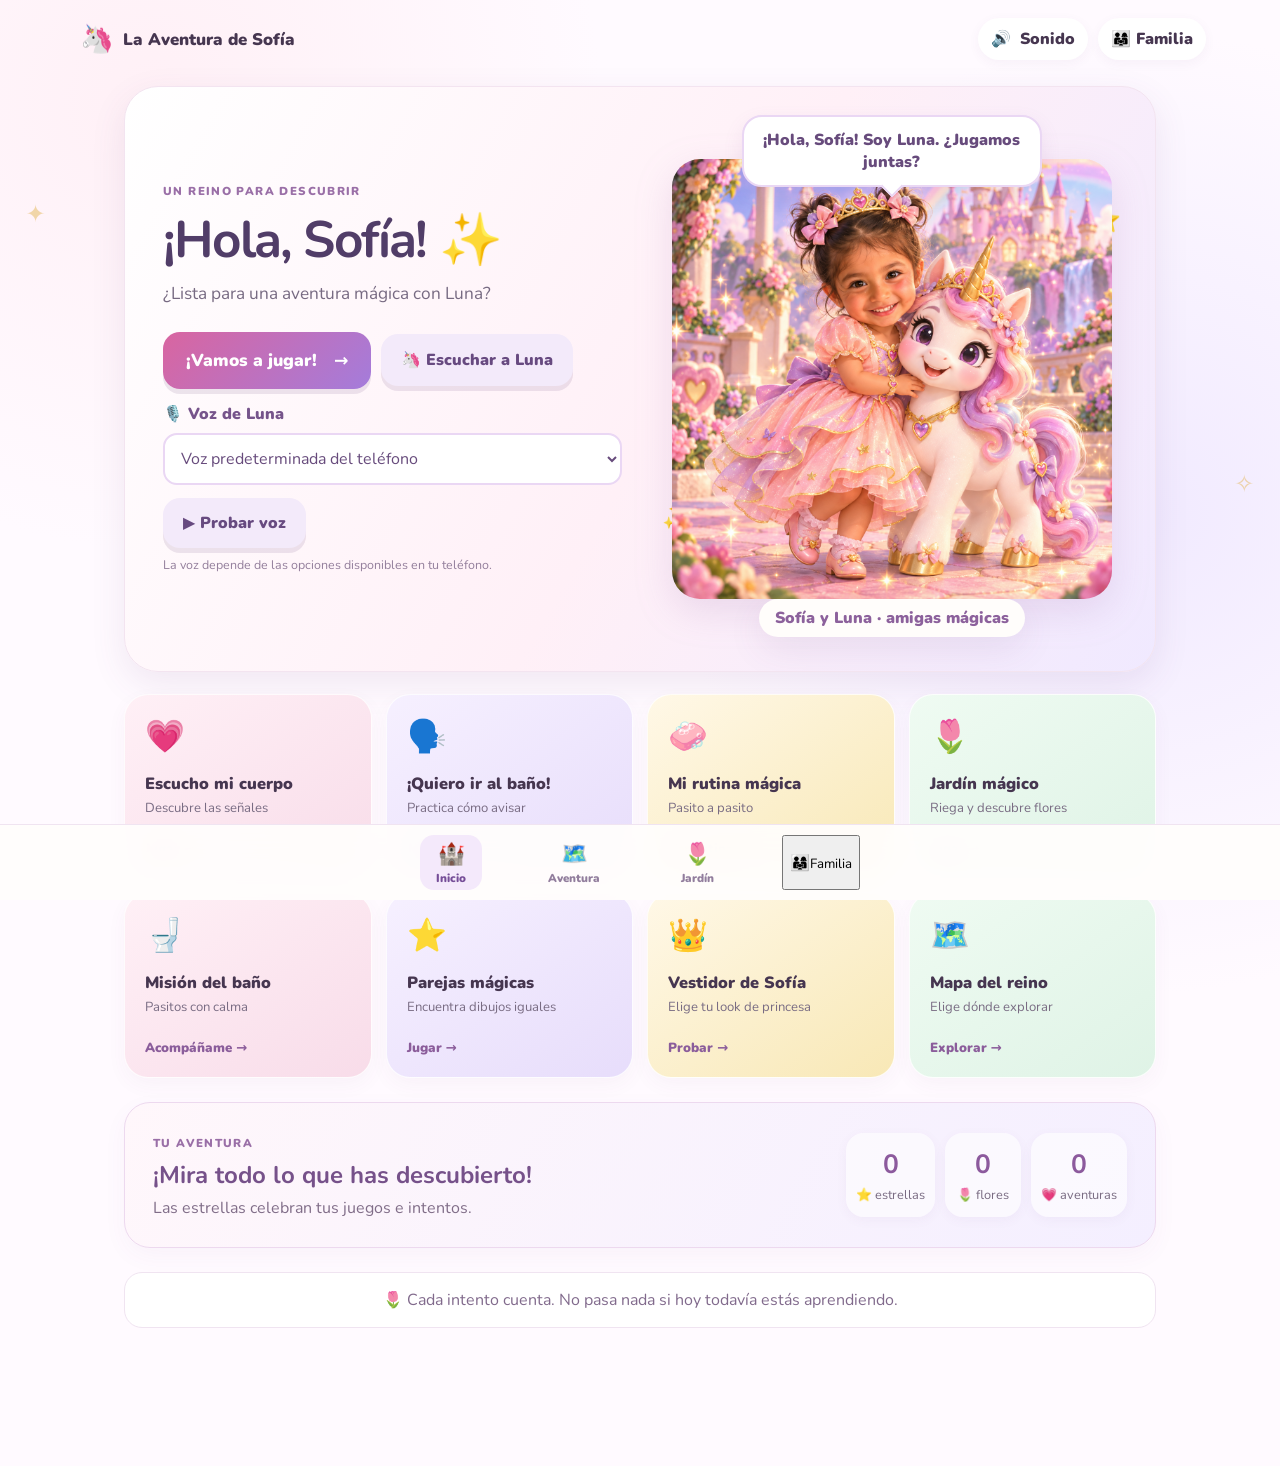
==== commit a7244e30: "añadir aplicación LA AVENTURA DE SOFÍA completa" ====
--- a/index.html
+++ b/index.html
@@ -44,7 +44,12 @@
         <button class="feature-card card-pink" data-view="bath-mission"><span class="feature-icon">🚽</span><span class="feature-title">Misión del baño</span><span class="feature-sub">Pasitos con calma</span><span class="card-arrow">Acompáñame →</span></button>
         <button class="feature-card card-lilac" data-view="pairs"><span class="feature-icon">⭐</span><span class="feature-title">Parejas mágicas</span><span class="feature-sub">Encuentra dibujos iguales</span><span class="card-arrow">Jugar →</span></button>
         <button class="feature-card card-gold" data-view="wardrobe"><span class="feature-icon">👑</span><span class="feature-title">Vestidor de Sofía</span><span class="feature-sub">Elige tu look de princesa</span><span class="card-arrow">Probar →</span></button>
-      </div>
+        <button class="feature-card card-mint" data-view="map"><span class="feature-icon">🗺️</span><span class="feature-title">Mapa del reino</span><span class="feature-sub">Elige dónde explorar</span><span class="card-arrow">Explorar →</span></button>
+      </div>
+      <section class="progress-card" aria-label="Tu aventura">
+        <div><span class="eyebrow">TU AVENTURA</span><h2>¡Mira todo lo que has descubierto!</h2><p>Las estrellas celebran tus juegos e intentos.</p></div>
+        <div class="progress-stats"><div><b id="homeStars">0</b><span>⭐ estrellas</span></div><div><b id="homeFlowers">0</b><span>🌷 flores</span></div><div><b id="homePractices">0</b><span>💗 aventuras</span></div></div>
+      </section>
       <p class="gentle-note">🌷 Cada intento cuenta. No pasa nada si hoy todavía estás aprendiendo.</p>
     </section>
 
@@ -52,6 +57,7 @@
       <button class="back-link" data-view="home">← Volver al reino</button>
       <div class="section-heading"><span class="eyebrow">ELIGE UNA AVENTURA</span><h1>¿Qué exploramos hoy?</h1><p>Podemos practicar juntos. Tú marcas el ritmo. 💜</p></div>
       <div class="adventure-grid">
+        <button class="adventure-tile card-gold" data-view="map"><span>🗺️</span><b>Mapa del reino</b><small>¿Adónde vamos hoy?</small></button>
         <button class="adventure-tile card-pink" data-view="signals"><span>🦋</span><b>Las señales del cuerpo</b><small>Escucha y descubre</small></button>
         <button class="adventure-tile card-lilac" data-view="practice"><span>🗣️</span><b>Aprendo a avisar</b><small>¡Practiquemos la frase!</small></button>
         <button class="adventure-tile card-gold" data-view="routine"><span>🧚</span><b>Los pasos mágicos</b><small>Una rutina sencilla</small></button>
@@ -61,6 +67,21 @@
         <button class="adventure-tile card-lilac" data-view="pairs"><span>⭐</span><b>Encuentra las parejas</b><small>Busca dibujos iguales</small></button>
         <button class="adventure-tile card-mint" data-view="wardrobe"><span>👗</span><b>Vestidor de Sofía</b><small>¡Elige un vestido!</small></button>
       </div>
+    </section>
+
+    <section class="view" id="view-map">
+      <button class="back-link" data-view="home">← Volver al reino</button>
+      <div class="section-heading"><span class="eyebrow">EL MAPA MÁGICO</span><h1>¿Adónde vamos, Sofía?</h1><p>Elige un lugar y empieza a explorar. Puedes volver cuando quieras. 💜</p></div>
+      <div class="kingdom-map">
+        <div class="map-path" aria-hidden="true">〰️ ✨ 〰️ 🌈 〰️</div>
+        <button class="map-place castle-place" data-view="adventure"><span>🏰</span><b>El castillo</b><small>Ver aventuras</small></button>
+        <button class="map-place garden-place" data-view="garden"><span>🌷</span><b>Jardín mágico</b><small>Regar flores</small></button>
+        <button class="map-place forest-place" data-view="pairs"><span>🐰</span><b>Bosque amigo</b><small>Buscar parejas</small></button>
+        <button class="map-place rainbow-place" data-view="signals"><span>🌈</span><b>Arcoíris de señales</b><small>Escuchar el cuerpo</small></button>
+        <button class="map-place tower-place" data-view="wardrobe"><span>👑</span><b>Torre de vestidos</b><small>Elegir conjunto</small></button>
+        <button class="map-place bath-place" data-view="bath-mission"><span>🚽</span><b>Rincón de calma</b><small>Practicar con ayuda</small></button>
+      </div>
+      <p class="gentle-note">✨ Todos los lugares están disponibles. No hay niveles que perder ni caminos bloqueados.</p>
     </section>
 
     <section class="view" id="view-signals">
--- a/styles.css
+++ b/styles.css
@@ -51,3 +51,17 @@
 .outfit-choice.selected{border-color:#b67fc4;background:#fbf0ff;box-shadow:0 0 0 2px #b67fc425}
 @keyframes float-gentle{0%,100%{transform:translateY(0)}50%{transform:translateY(-5px)}}
 @media(max-width:430px){.pairs-board{grid-template-columns:repeat(3,minmax(70px,1fr));gap:9px}.pair-card{min-height:82px}.outfit-options{gap:8px}.outfit-choice{padding:10px;gap:7px}.mission-actions button{flex:1 1 130px}}
+
+/* Mejoras integrales v6: mapa, progreso y navegación */
+.progress-card{display:flex;align-items:center;justify-content:space-between;gap:20px;margin:24px 0;padding:clamp(18px,4vw,28px);border:1px solid #edd9ef;border-radius:26px;background:linear-gradient(120deg,#fff7fb,#f4efff);box-shadow:0 8px 24px #7d51840b}
+.progress-card h2{margin:6px 0;color:#76518a}.progress-card p{margin:0;color:#806d88}
+.progress-stats{display:flex;gap:10px;flex-wrap:wrap}
+.progress-stats div{display:flex;flex-direction:column;align-items:center;justify-content:center;gap:4px;min-width:76px;padding:13px 10px;border-radius:18px;background:#fff9;box-shadow:0 3px 12px #7750880d}
+.progress-stats b{font-size:1.65rem;color:#8c5a9d}.progress-stats span{font-size:.8rem;color:#796b82;text-align:center}
+.kingdom-map{position:relative;display:grid;grid-template-columns:repeat(6,minmax(0,1fr));gap:16px;max-width:850px;margin:26px auto;padding:28px 16px;border-radius:32px;overflow:hidden;background:radial-gradient(ellipse at 18% 15%,#dff7e7 0 12%,transparent 13%),radial-gradient(ellipse at 84% 25%,#ffe9f3 0 15%,transparent 16%),radial-gradient(ellipse at 24% 78%,#e7e1ff 0 16%,transparent 17%),linear-gradient(145deg,#effbf1,#f8f0ff 48%,#fff4e4);border:2px solid #e7d7ee;box-shadow:inset 0 0 35px #fff9}
+.map-path{grid-column:1/-1;text-align:center;color:#b58bc3;font-size:1.3rem;letter-spacing:.2em;opacity:.8}
+.map-place{position:relative;z-index:1;grid-column:span 2;display:flex;flex-direction:column;align-items:center;justify-content:center;gap:5px;min-height:132px;padding:14px 8px;border:2px solid #ffffffd9;border-radius:24px;background:#ffffffc9;color:#73517e;box-shadow:0 6px 0 #cdb5db65,0 10px 18px #7550870c;cursor:pointer;transition:transform .15s,box-shadow .15s}
+.map-place:hover{transform:translateY(-3px);box-shadow:0 9px 0 #cdb5db65,0 14px 20px #75508713}
+.map-place span{font-size:2.7rem;line-height:1.15}.map-place b{font-size:1rem}.map-place small{font-size:.8rem;color:#89758f;text-align:center}
+.garden-place{grid-column:2/span 2}.forest-place{grid-column:4/span 2}.rainbow-place{grid-column:1/span 2}.tower-place{grid-column:3/span 2}.bath-place{grid-column:5/span 2}
+@media(max-width:600px){.progress-card{align-items:stretch;flex-direction:column}.progress-stats{display:grid;grid-template-columns:repeat(3,minmax(0,1fr))}.progress-stats div{min-width:0;padding:10px 5px}.kingdom-map{padding:18px 10px;gap:12px}.map-place{grid-column:span 3;min-height:120px;padding:10px 5px;border-radius:20px}.castle-place{grid-column:span 3}.garden-place{grid-column:1/span 3}.forest-place{grid-column:4/span 3}.rainbow-place{grid-column:span 3}.tower-place{grid-column:span 3}.bath-place{grid-column:span 3}.map-place span{font-size:2.35rem}.map-place b{font-size:.9rem}.map-place small{font-size:.75rem}}
